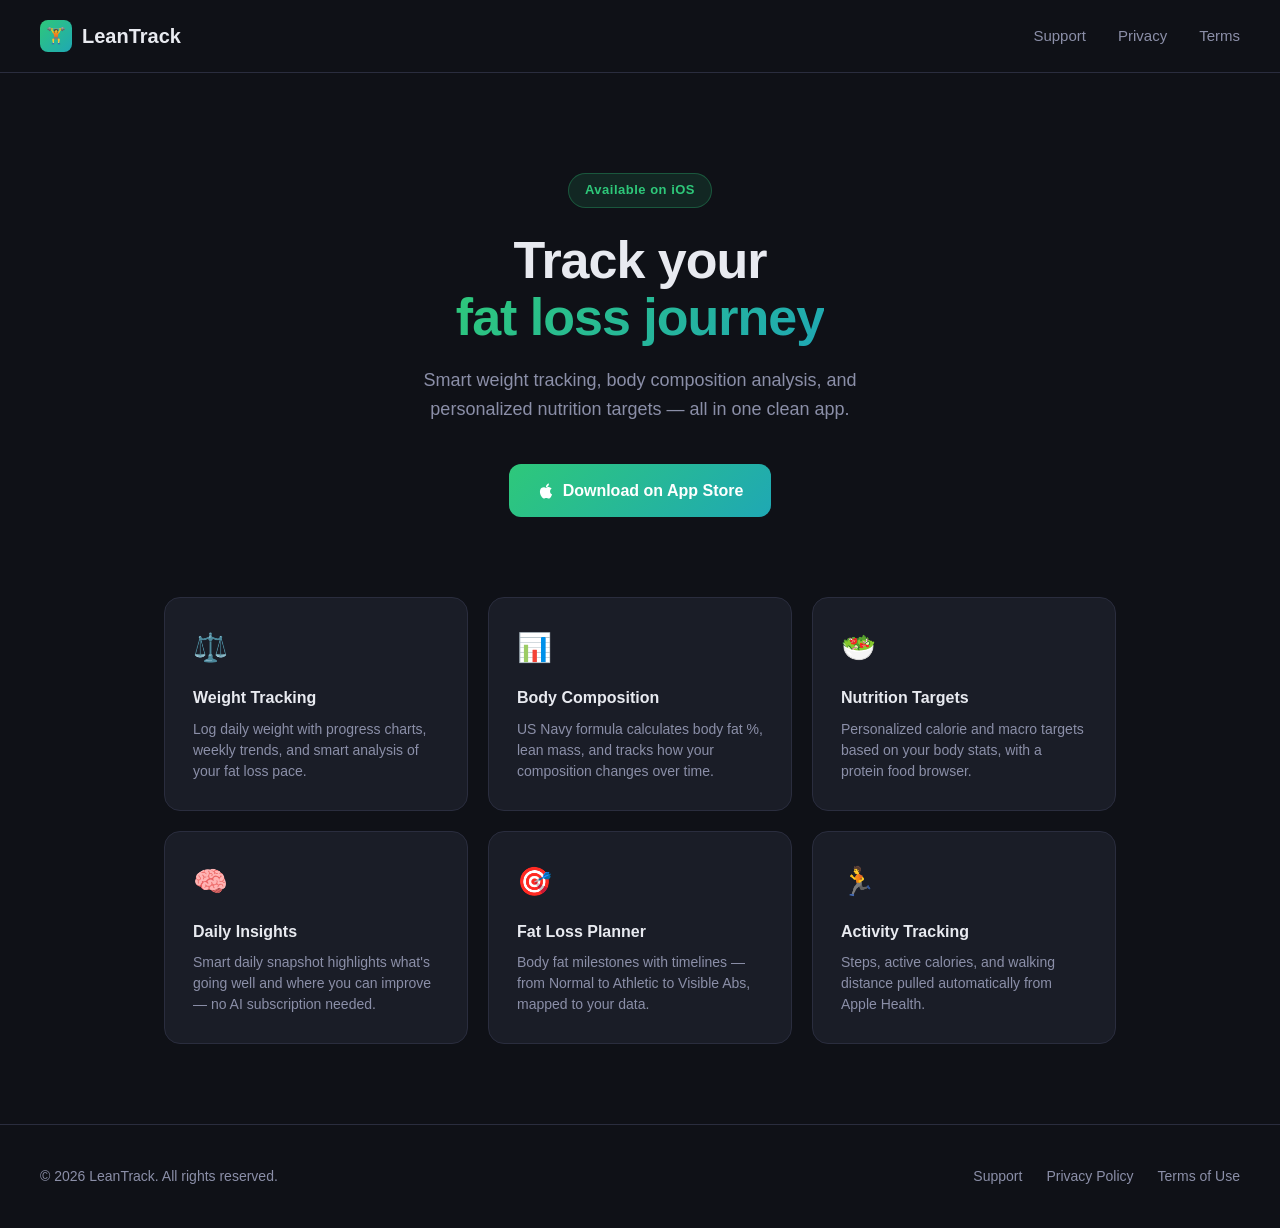
==== index.html @ f747f5bb "Initial website: landing, support, privacy, terms pages" ====
<!DOCTYPE html>
<html lang="en">
<head>
  <meta charset="UTF-8" />
  <meta name="viewport" content="width=device-width, initial-scale=1.0" />
  <title>LeanTrack — Fat Loss Tracker</title>
  <meta name="description" content="LeanTrack helps you track your fat loss journey with smart insights, body composition analysis, and personalized nutrition targets." />
  <link rel="stylesheet" href="styles.css" />
</head>
<body>

  <nav>
    <a href="index.html" class="nav-logo">
      <div class="dot">🏋️</div>
      LeanTrack
    </a>
    <ul class="nav-links">
      <li><a href="support.html">Support</a></li>
      <li><a href="privacy.html">Privacy</a></li>
      <li><a href="terms.html">Terms</a></li>
    </ul>
  </nav>

  <section class="hero">
    <div class="badge">Available on iOS</div>
    <h1>Track your<br /><span>fat loss journey</span></h1>
    <p>Smart weight tracking, body composition analysis, and personalized nutrition targets — all in one clean app.</p>
    <div style="display:flex; gap:12px; justify-content:center; flex-wrap:wrap;">
      <a href="#" class="btn btn-primary">
        <svg width="18" height="18" viewBox="0 0 24 24" fill="currentColor"><path d="M18.71 19.5c-.83 1.24-1.71 2.45-3.05 2.47-1.34.03-1.77-.79-3.29-.79-1.53 0-2 .77-3.27.82-1.31.05-2.3-1.32-3.14-2.53C4.25 17 2.94 12.45 4.7 9.39c.87-1.52 2.43-2.48 4.12-2.51 1.28-.02 2.5.87 3.29.87.78 0 2.26-1.07 3.8-.91.65.03 2.47.26 3.64 1.98-.09.06-2.17 1.28-2.15 3.81.03 3.02 2.65 4.03 2.68 4.04-.03.07-.42 1.44-1.38 2.83M13 3.5c.73-.83 1.94-1.46 2.94-1.5.13 1.17-.34 2.35-1.04 3.19-.69.85-1.83 1.51-2.95 1.42-.15-1.15.41-2.35 1.05-3.11z"/></svg>
        Download on App Store
      </a>
    </div>
  </section>

  <div class="features">
    <div class="feature-card">
      <div class="feature-icon">⚖️</div>
      <h3>Weight Tracking</h3>
      <p>Log daily weight with progress charts, weekly trends, and smart analysis of your fat loss pace.</p>
    </div>
    <div class="feature-card">
      <div class="feature-icon">📊</div>
      <h3>Body Composition</h3>
      <p>US Navy formula calculates body fat %, lean mass, and tracks how your composition changes over time.</p>
    </div>
    <div class="feature-card">
      <div class="feature-icon">🥗</div>
      <h3>Nutrition Targets</h3>
      <p>Personalized calorie and macro targets based on your body stats, with a protein food browser.</p>
    </div>
    <div class="feature-card">
      <div class="feature-icon">🧠</div>
      <h3>Daily Insights</h3>
      <p>Smart daily snapshot highlights what's going well and where you can improve — no AI subscription needed.</p>
    </div>
    <div class="feature-card">
      <div class="feature-icon">🎯</div>
      <h3>Fat Loss Planner</h3>
      <p>Body fat milestones with timelines — from Normal to Athletic to Visible Abs, mapped to your data.</p>
    </div>
    <div class="feature-card">
      <div class="feature-icon">🏃</div>
      <h3>Activity Tracking</h3>
      <p>Steps, active calories, and walking distance pulled automatically from Apple Health.</p>
    </div>
  </div>

  <footer>
    <p>© 2026 LeanTrack. All rights reserved.</p>
    <div class="footer-links">
      <a href="support.html">Support</a>
      <a href="privacy.html">Privacy Policy</a>
      <a href="terms.html">Terms of Use</a>
    </div>
  </footer>

</body>
</html>
---- styles.css ----
* {
  margin: 0;
  padding: 0;
  box-sizing: border-box;
}

:root {
  --green: #2ec87a;
  --teal: #1fa8b4;
  --dark: #0f1117;
  --card: #1a1d27;
  --text: #e8eaf0;
  --muted: #8b8fa8;
  --border: #2a2d3e;
}

body {
  font-family: -apple-system, BlinkMacSystemFont, "Segoe UI", Roboto, sans-serif;
  background: var(--dark);
  color: var(--text);
  line-height: 1.6;
  min-height: 100vh;
}

a {
  color: var(--green);
  text-decoration: none;
}

a:hover {
  text-decoration: underline;
}

/* NAV */
nav {
  display: flex;
  align-items: center;
  justify-content: space-between;
  padding: 20px 40px;
  border-bottom: 1px solid var(--border);
  background: var(--dark);
  position: sticky;
  top: 0;
  z-index: 100;
}

.nav-logo {
  display: flex;
  align-items: center;
  gap: 10px;
  font-size: 20px;
  font-weight: 700;
  color: var(--text);
  text-decoration: none;
}

.nav-logo .dot {
  width: 32px;
  height: 32px;
  border-radius: 8px;
  background: linear-gradient(135deg, var(--green), var(--teal));
  display: flex;
  align-items: center;
  justify-content: center;
  font-size: 16px;
}

.nav-links {
  display: flex;
  gap: 32px;
  list-style: none;
}

.nav-links a {
  color: var(--muted);
  font-size: 15px;
  transition: color 0.2s;
}

.nav-links a:hover {
  color: var(--text);
  text-decoration: none;
}

/* HERO */
.hero {
  text-align: center;
  padding: 100px 24px 80px;
  max-width: 700px;
  margin: 0 auto;
}

.badge {
  display: inline-block;
  background: rgba(46, 200, 122, 0.12);
  color: var(--green);
  border: 1px solid rgba(46, 200, 122, 0.3);
  border-radius: 20px;
  padding: 6px 16px;
  font-size: 13px;
  font-weight: 600;
  margin-bottom: 24px;
  letter-spacing: 0.5px;
}

.hero h1 {
  font-size: 52px;
  font-weight: 800;
  line-height: 1.1;
  margin-bottom: 20px;
  letter-spacing: -1px;
}

.hero h1 span {
  background: linear-gradient(135deg, var(--green), var(--teal));
  -webkit-background-clip: text;
  -webkit-text-fill-color: transparent;
  background-clip: text;
}

.hero p {
  font-size: 18px;
  color: var(--muted);
  margin-bottom: 40px;
  max-width: 500px;
  margin-left: auto;
  margin-right: auto;
}

.btn {
  display: inline-flex;
  align-items: center;
  gap: 8px;
  padding: 14px 28px;
  border-radius: 12px;
  font-size: 16px;
  font-weight: 600;
  cursor: pointer;
  transition: transform 0.15s, opacity 0.15s;
  text-decoration: none;
}

.btn:hover {
  transform: translateY(-1px);
  opacity: 0.9;
  text-decoration: none;
}

.btn-primary {
  background: linear-gradient(135deg, var(--green), var(--teal));
  color: #fff;
}

.btn-secondary {
  background: var(--card);
  color: var(--text);
  border: 1px solid var(--border);
}

/* FEATURES */
.features {
  display: grid;
  grid-template-columns: repeat(auto-fit, minmax(240px, 1fr));
  gap: 20px;
  max-width: 1000px;
  margin: 0 auto 80px;
  padding: 0 24px;
}

.feature-card {
  background: var(--card);
  border: 1px solid var(--border);
  border-radius: 16px;
  padding: 28px;
}

.feature-icon {
  font-size: 28px;
  margin-bottom: 14px;
}

.feature-card h3 {
  font-size: 16px;
  font-weight: 700;
  margin-bottom: 8px;
}

.feature-card p {
  font-size: 14px;
  color: var(--muted);
  line-height: 1.5;
}

/* SECTION PAGES */
.page-hero {
  text-align: center;
  padding: 72px 24px 48px;
  border-bottom: 1px solid var(--border);
}

.page-hero h1 {
  font-size: 38px;
  font-weight: 800;
  margin-bottom: 12px;
}

.page-hero p {
  color: var(--muted);
  font-size: 16px;
}

.content {
  max-width: 760px;
  margin: 0 auto;
  padding: 56px 24px 80px;
}

.content h2 {
  font-size: 20px;
  font-weight: 700;
  margin: 40px 0 12px;
  color: var(--text);
}

.content h2:first-child {
  margin-top: 0;
}

.content p {
  color: var(--muted);
  font-size: 15px;
  margin-bottom: 16px;
  line-height: 1.7;
}

.content ul {
  color: var(--muted);
  font-size: 15px;
  padding-left: 20px;
  margin-bottom: 16px;
  line-height: 1.8;
}

/* SUPPORT CARD */
.support-grid {
  display: grid;
  grid-template-columns: repeat(auto-fit, minmax(280px, 1fr));
  gap: 20px;
  margin-bottom: 48px;
}

.support-card {
  background: var(--card);
  border: 1px solid var(--border);
  border-radius: 16px;
  padding: 28px;
}

.support-card .icon {
  font-size: 32px;
  margin-bottom: 14px;
}

.support-card h3 {
  font-size: 17px;
  font-weight: 700;
  margin-bottom: 8px;
}

.support-card p {
  font-size: 14px;
  color: var(--muted);
  margin-bottom: 16px;
}

.support-card a.email-link {
  display: inline-flex;
  align-items: center;
  gap: 6px;
  background: rgba(46, 200, 122, 0.1);
  border: 1px solid rgba(46, 200, 122, 0.25);
  color: var(--green);
  padding: 10px 16px;
  border-radius: 10px;
  font-size: 14px;
  font-weight: 600;
  transition: background 0.2s;
}

.support-card a.email-link:hover {
  background: rgba(46, 200, 122, 0.2);
  text-decoration: none;
}

.faq-item {
  border: 1px solid var(--border);
  border-radius: 12px;
  padding: 20px 24px;
  margin-bottom: 12px;
  background: var(--card);
}

.faq-item h4 {
  font-size: 15px;
  font-weight: 600;
  margin-bottom: 8px;
}

.faq-item p {
  font-size: 14px;
  color: var(--muted);
  margin: 0;
}

/* FOOTER */
footer {
  border-top: 1px solid var(--border);
  padding: 40px 40px;
  display: flex;
  align-items: center;
  justify-content: space-between;
  flex-wrap: wrap;
  gap: 16px;
}

footer p {
  color: var(--muted);
  font-size: 14px;
}

.footer-links {
  display: flex;
  gap: 24px;
}

.footer-links a {
  color: var(--muted);
  font-size: 14px;
  transition: color 0.2s;
}

.footer-links a:hover {
  color: var(--text);
  text-decoration: none;
}

@media (max-width: 600px) {
  nav { padding: 16px 20px; }
  .nav-links { gap: 20px; }
  .hero h1 { font-size: 36px; }
  footer { flex-direction: column; align-items: flex-start; }
}
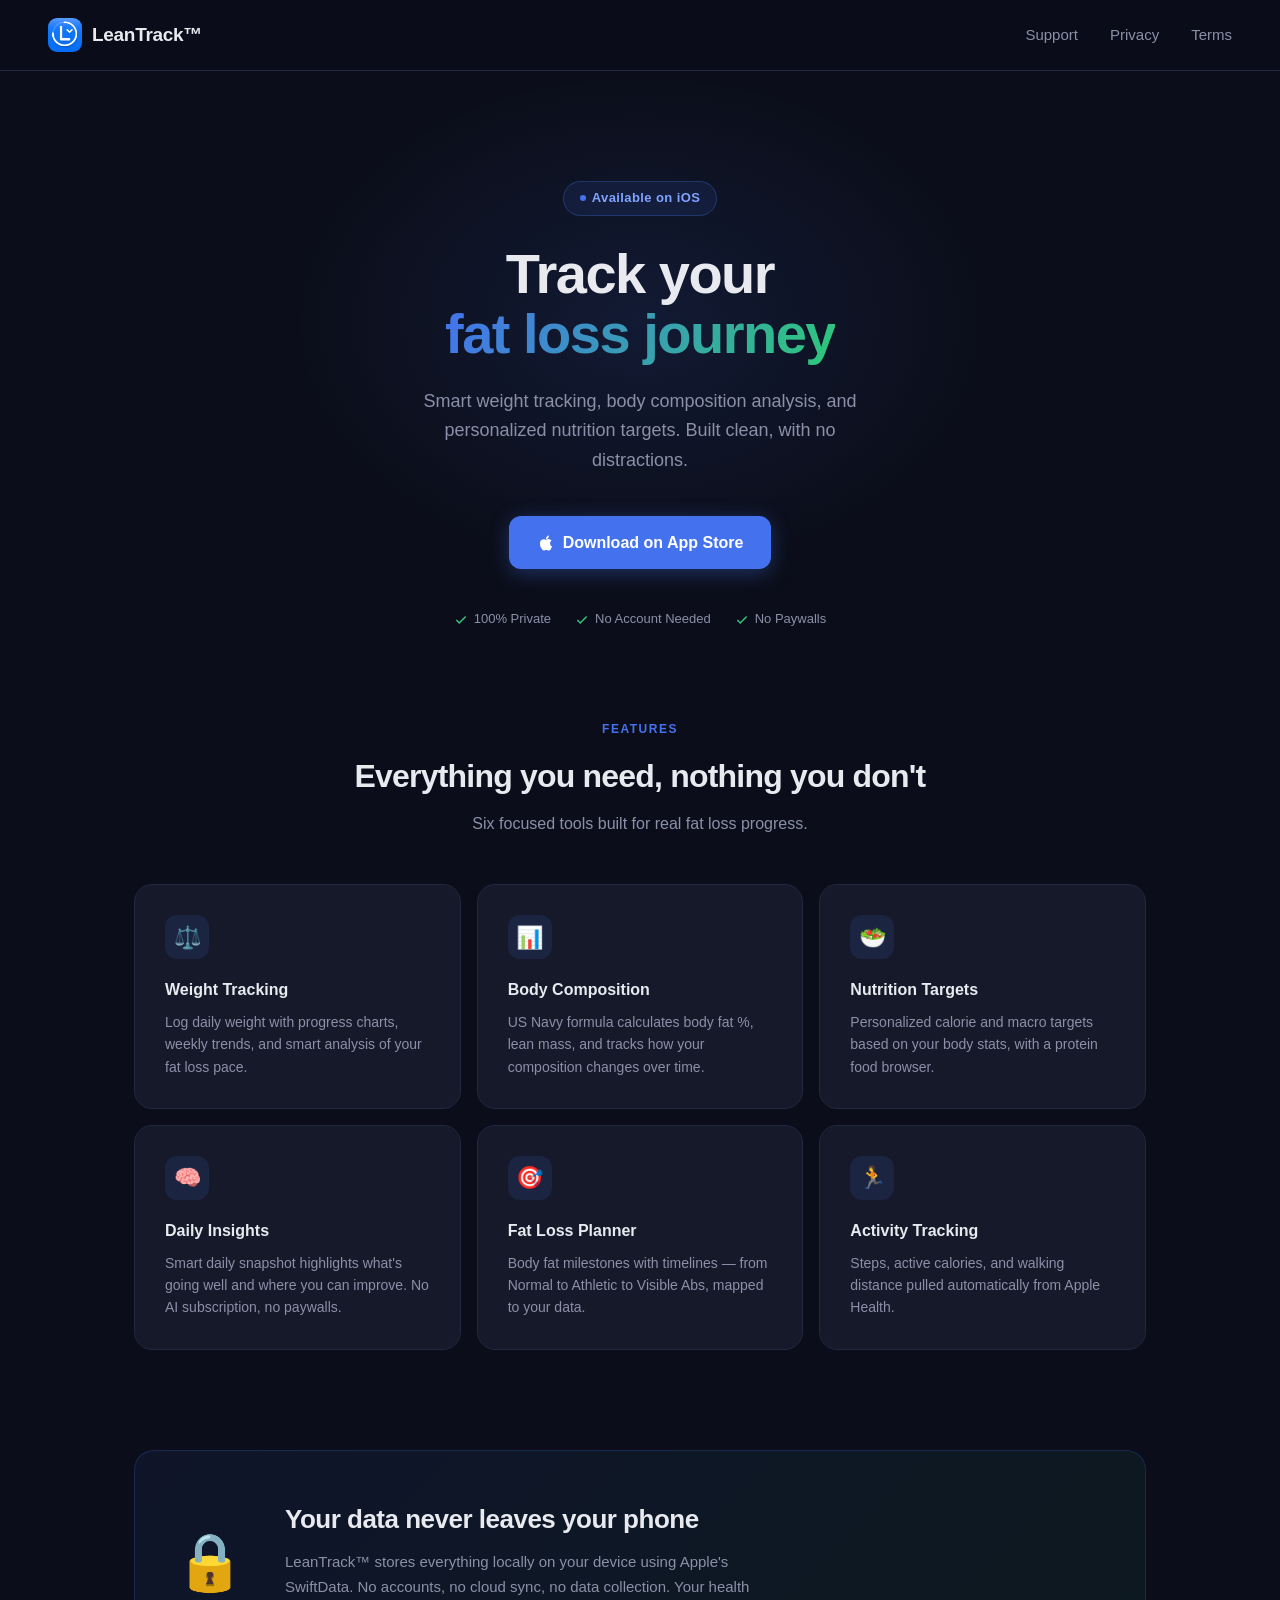
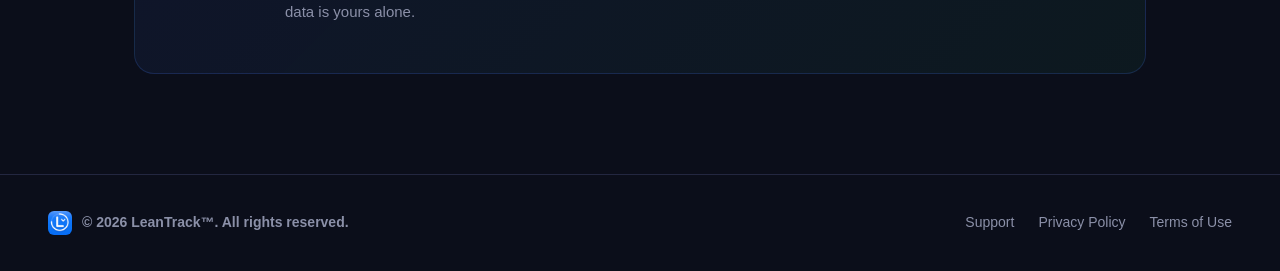
==== commit a448acd6: "Brand: LeanTrack™ throughout, real logo, design overhaul - Replace all "LeanTrack" with "LeanTrack™"" ====
--- a/index.html
+++ b/index.html
@@ -3,16 +3,16 @@
 <head>
   <meta charset="UTF-8" />
   <meta name="viewport" content="width=device-width, initial-scale=1.0" />
-  <title>LeanTrack — Fat Loss Tracker</title>
-  <meta name="description" content="LeanTrack helps you track your fat loss journey with smart insights, body composition analysis, and personalized nutrition targets." />
+  <title>LeanTrack™: Fat Loss Tracker</title>
+  <meta name="description" content="LeanTrack™ helps you track your fat loss journey with smart insights, body composition analysis, and personalized nutrition targets." />
   <link rel="stylesheet" href="styles.css" />
 </head>
 <body>
 
   <nav>
     <a href="index.html" class="nav-logo">
-      <div class="dot">🏋️</div>
-      LeanTrack
+      <img src="icon.png" class="nav-icon" alt="LeanTrack™" />
+      LeanTrack™
     </a>
     <ul class="nav-links">
       <li><a href="support.html">Support</a></li>
@@ -22,52 +22,85 @@
   </nav>
 
   <section class="hero">
-    <div class="badge">Available on iOS</div>
+    <div class="badge"><span class="badge-dot"></span> Available on iOS</div>
     <h1>Track your<br /><span>fat loss journey</span></h1>
-    <p>Smart weight tracking, body composition analysis, and personalized nutrition targets — all in one clean app.</p>
-    <div style="display:flex; gap:12px; justify-content:center; flex-wrap:wrap;">
+    <p>Smart weight tracking, body composition analysis, and personalized nutrition targets. Built clean, with no distractions.</p>
+    <div class="hero-cta">
       <a href="#" class="btn btn-primary">
         <svg width="18" height="18" viewBox="0 0 24 24" fill="currentColor"><path d="M18.71 19.5c-.83 1.24-1.71 2.45-3.05 2.47-1.34.03-1.77-.79-3.29-.79-1.53 0-2 .77-3.27.82-1.31.05-2.3-1.32-3.14-2.53C4.25 17 2.94 12.45 4.7 9.39c.87-1.52 2.43-2.48 4.12-2.51 1.28-.02 2.5.87 3.29.87.78 0 2.26-1.07 3.8-.91.65.03 2.47.26 3.64 1.98-.09.06-2.17 1.28-2.15 3.81.03 3.02 2.65 4.03 2.68 4.04-.03.07-.42 1.44-1.38 2.83M13 3.5c.73-.83 1.94-1.46 2.94-1.5.13 1.17-.34 2.35-1.04 3.19-.69.85-1.83 1.51-2.95 1.42-.15-1.15.41-2.35 1.05-3.11z"/></svg>
         Download on App Store
       </a>
     </div>
+    <div class="trust-row">
+      <span class="trust-item">
+        <svg width="14" height="14" viewBox="0 0 24 24" fill="none" stroke="currentColor" stroke-width="2.5"><polyline points="20 6 9 17 4 12"/></svg>
+        100% Private
+      </span>
+      <span class="trust-item">
+        <svg width="14" height="14" viewBox="0 0 24 24" fill="none" stroke="currentColor" stroke-width="2.5"><polyline points="20 6 9 17 4 12"/></svg>
+        No Account Needed
+      </span>
+      <span class="trust-item">
+        <svg width="14" height="14" viewBox="0 0 24 24" fill="none" stroke="currentColor" stroke-width="2.5"><polyline points="20 6 9 17 4 12"/></svg>
+        No Paywalls
+      </span>
+    </div>
   </section>
 
-  <div class="features">
-    <div class="feature-card">
-      <div class="feature-icon">⚖️</div>
-      <h3>Weight Tracking</h3>
-      <p>Log daily weight with progress charts, weekly trends, and smart analysis of your fat loss pace.</p>
+  <div class="features-section">
+    <p class="section-label">Features</p>
+    <h2 class="section-title">Everything you need, nothing you don't</h2>
+    <p class="section-sub">Six focused tools built for real fat loss progress.</p>
+
+    <div class="features">
+      <div class="feature-card">
+        <div class="feature-icon">⚖️</div>
+        <h3>Weight Tracking</h3>
+        <p>Log daily weight with progress charts, weekly trends, and smart analysis of your fat loss pace.</p>
+      </div>
+      <div class="feature-card">
+        <div class="feature-icon">📊</div>
+        <h3>Body Composition</h3>
+        <p>US Navy formula calculates body fat %, lean mass, and tracks how your composition changes over time.</p>
+      </div>
+      <div class="feature-card">
+        <div class="feature-icon">🥗</div>
+        <h3>Nutrition Targets</h3>
+        <p>Personalized calorie and macro targets based on your body stats, with a protein food browser.</p>
+      </div>
+      <div class="feature-card">
+        <div class="feature-icon">🧠</div>
+        <h3>Daily Insights</h3>
+        <p>Smart daily snapshot highlights what's going well and where you can improve. No AI subscription, no paywalls.</p>
+      </div>
+      <div class="feature-card">
+        <div class="feature-icon">🎯</div>
+        <h3>Fat Loss Planner</h3>
+        <p>Body fat milestones with timelines — from Normal to Athletic to Visible Abs, mapped to your data.</p>
+      </div>
+      <div class="feature-card">
+        <div class="feature-icon">🏃</div>
+        <h3>Activity Tracking</h3>
+        <p>Steps, active calories, and walking distance pulled automatically from Apple Health.</p>
+      </div>
     </div>
-    <div class="feature-card">
-      <div class="feature-icon">📊</div>
-      <h3>Body Composition</h3>
-      <p>US Navy formula calculates body fat %, lean mass, and tracks how your composition changes over time.</p>
-    </div>
-    <div class="feature-card">
-      <div class="feature-icon">🥗</div>
-      <h3>Nutrition Targets</h3>
-      <p>Personalized calorie and macro targets based on your body stats, with a protein food browser.</p>
-    </div>
-    <div class="feature-card">
-      <div class="feature-icon">🧠</div>
-      <h3>Daily Insights</h3>
-      <p>Smart daily snapshot highlights what's going well and where you can improve — no AI subscription needed.</p>
-    </div>
-    <div class="feature-card">
-      <div class="feature-icon">🎯</div>
-      <h3>Fat Loss Planner</h3>
-      <p>Body fat milestones with timelines — from Normal to Athletic to Visible Abs, mapped to your data.</p>
-    </div>
-    <div class="feature-card">
-      <div class="feature-icon">🏃</div>
-      <h3>Activity Tracking</h3>
-      <p>Steps, active calories, and walking distance pulled automatically from Apple Health.</p>
+  </div>
+
+  <div class="privacy-callout">
+    <div class="privacy-callout-inner">
+      <div class="privacy-icon">🔒</div>
+      <div class="privacy-callout-text">
+        <h2>Your data never leaves your phone</h2>
+        <p>LeanTrack™ stores everything locally on your device using Apple's SwiftData. No accounts, no cloud sync, no data collection. Your health data is yours alone.</p>
+      </div>
     </div>
   </div>
 
   <footer>
-    <p>© 2026 LeanTrack. All rights reserved.</p>
+    <div class="footer-brand">
+      <img src="icon.png" alt="LeanTrack™" />
+      <span>© 2026 LeanTrack™. All rights reserved.</span>
+    </div>
     <div class="footer-links">
       <a href="support.html">Support</a>
       <a href="privacy.html">Privacy Policy</a>
--- a/styles.css
+++ b/styles.css
@@ -5,13 +5,17 @@
 }
 
 :root {
-  --green: #2ec87a;
-  --teal: #1fa8b4;
-  --dark: #0f1117;
-  --card: #1a1d27;
-  --text: #e8eaf0;
-  --muted: #8b8fa8;
-  --border: #2a2d3e;
+  --blue:   #4472ee;
+  --blue2:  #2f52c8;
+  --green:  #2ec87a;
+  --teal:   #1fa8b4;
+  --dark:   #0b0e1a;
+  --dark2:  #111425;
+  --card:   #161929;
+  --text:   #e8eaf0;
+  --muted:  #8b90a8;
+  --border: #232740;
+  --glow:   rgba(68, 114, 238, 0.18);
 }
 
 body {
@@ -36,9 +40,11 @@
   display: flex;
   align-items: center;
   justify-content: space-between;
-  padding: 20px 40px;
+  padding: 18px 48px;
   border-bottom: 1px solid var(--border);
-  background: var(--dark);
+  background: rgba(11, 14, 26, 0.92);
+  backdrop-filter: blur(12px);
+  -webkit-backdrop-filter: blur(12px);
   position: sticky;
   top: 0;
   z-index: 100;
@@ -48,21 +54,24 @@
   display: flex;
   align-items: center;
   gap: 10px;
-  font-size: 20px;
+  font-size: 19px;
   font-weight: 700;
   color: var(--text);
   text-decoration: none;
-}
-
-.nav-logo .dot {
-  width: 32px;
-  height: 32px;
-  border-radius: 8px;
-  background: linear-gradient(135deg, var(--green), var(--teal));
-  display: flex;
-  align-items: center;
-  justify-content: center;
-  font-size: 16px;
+  letter-spacing: -0.3px;
+}
+
+.nav-logo:hover {
+  text-decoration: none;
+  color: #fff;
+}
+
+.nav-icon {
+  width: 34px;
+  height: 34px;
+  border-radius: 9px;
+  object-fit: cover;
+  flex-shrink: 0;
 }
 
 .nav-links {
@@ -85,34 +94,58 @@
 /* HERO */
 .hero {
   text-align: center;
-  padding: 100px 24px 80px;
-  max-width: 700px;
+  padding: 110px 24px 90px;
+  max-width: 720px;
   margin: 0 auto;
+  position: relative;
+}
+
+/* subtle radial glow behind hero */
+.hero::before {
+  content: "";
+  position: absolute;
+  top: 0; left: 50%;
+  transform: translateX(-50%);
+  width: 700px;
+  height: 500px;
+  background: radial-gradient(ellipse at center, rgba(68,114,238,0.12) 0%, transparent 70%);
+  pointer-events: none;
+  z-index: -1;
 }
 
 .badge {
-  display: inline-block;
-  background: rgba(46, 200, 122, 0.12);
-  color: var(--green);
-  border: 1px solid rgba(46, 200, 122, 0.3);
+  display: inline-flex;
+  align-items: center;
+  gap: 6px;
+  background: rgba(68, 114, 238, 0.1);
+  color: #7fa3ff;
+  border: 1px solid rgba(68, 114, 238, 0.28);
   border-radius: 20px;
   padding: 6px 16px;
   font-size: 13px;
   font-weight: 600;
-  margin-bottom: 24px;
-  letter-spacing: 0.5px;
+  margin-bottom: 28px;
+  letter-spacing: 0.4px;
+}
+
+.badge-dot {
+  width: 6px;
+  height: 6px;
+  border-radius: 50%;
+  background: var(--blue);
+  display: inline-block;
 }
 
 .hero h1 {
-  font-size: 52px;
+  font-size: 56px;
   font-weight: 800;
-  line-height: 1.1;
-  margin-bottom: 20px;
-  letter-spacing: -1px;
+  line-height: 1.08;
+  margin-bottom: 22px;
+  letter-spacing: -1.5px;
 }
 
 .hero h1 span {
-  background: linear-gradient(135deg, var(--green), var(--teal));
+  background: linear-gradient(120deg, var(--blue) 0%, var(--green) 100%);
   -webkit-background-clip: text;
   -webkit-text-fill-color: transparent;
   background-clip: text;
@@ -122,11 +155,42 @@
   font-size: 18px;
   color: var(--muted);
   margin-bottom: 40px;
-  max-width: 500px;
+  max-width: 480px;
   margin-left: auto;
   margin-right: auto;
-}
-
+  line-height: 1.65;
+}
+
+.hero-cta {
+  display: flex;
+  gap: 12px;
+  justify-content: center;
+  flex-wrap: wrap;
+  margin-bottom: 40px;
+}
+
+.trust-row {
+  display: flex;
+  gap: 24px;
+  justify-content: center;
+  flex-wrap: wrap;
+}
+
+.trust-item {
+  display: flex;
+  align-items: center;
+  gap: 6px;
+  color: var(--muted);
+  font-size: 13px;
+  font-weight: 500;
+}
+
+.trust-item svg {
+  color: var(--green);
+  flex-shrink: 0;
+}
+
+/* BUTTONS */
 .btn {
   display: inline-flex;
   align-items: center;
@@ -136,19 +200,24 @@
   font-size: 16px;
   font-weight: 600;
   cursor: pointer;
-  transition: transform 0.15s, opacity 0.15s;
+  transition: transform 0.15s, box-shadow 0.15s, opacity 0.15s;
   text-decoration: none;
 }
 
 .btn:hover {
-  transform: translateY(-1px);
-  opacity: 0.9;
+  transform: translateY(-2px);
   text-decoration: none;
 }
 
 .btn-primary {
-  background: linear-gradient(135deg, var(--green), var(--teal));
+  background: var(--blue);
   color: #fff;
+  box-shadow: 0 4px 20px rgba(68, 114, 238, 0.35);
+}
+
+.btn-primary:hover {
+  box-shadow: 0 8px 28px rgba(68, 114, 238, 0.5);
+  background: #5580f0;
 }
 
 .btn-secondary {
@@ -157,51 +226,152 @@
   border: 1px solid var(--border);
 }
 
+.btn-secondary:hover {
+  border-color: #3a3f5c;
+}
+
+/* SECTION LABEL */
+.section-label {
+  text-align: center;
+  font-size: 12px;
+  font-weight: 700;
+  letter-spacing: 1.5px;
+  text-transform: uppercase;
+  color: var(--blue);
+  margin-bottom: 12px;
+}
+
+.section-title {
+  text-align: center;
+  font-size: 32px;
+  font-weight: 800;
+  letter-spacing: -0.8px;
+  margin-bottom: 8px;
+}
+
+.section-sub {
+  text-align: center;
+  color: var(--muted);
+  font-size: 16px;
+  margin-bottom: 48px;
+}
+
 /* FEATURES */
+.features-section {
+  max-width: 1060px;
+  margin: 0 auto 100px;
+  padding: 0 24px;
+}
+
 .features {
   display: grid;
-  grid-template-columns: repeat(auto-fit, minmax(240px, 1fr));
-  gap: 20px;
-  max-width: 1000px;
-  margin: 0 auto 80px;
-  padding: 0 24px;
+  grid-template-columns: repeat(auto-fit, minmax(290px, 1fr));
+  gap: 16px;
 }
 
 .feature-card {
   background: var(--card);
   border: 1px solid var(--border);
-  border-radius: 16px;
-  padding: 28px;
+  border-radius: 18px;
+  padding: 30px;
+  transition: transform 0.2s, border-color 0.2s, box-shadow 0.2s;
+  position: relative;
+  overflow: hidden;
+}
+
+.feature-card::before {
+  content: "";
+  position: absolute;
+  inset: 0;
+  background: radial-gradient(ellipse at top left, var(--glow), transparent 70%);
+  opacity: 0;
+  transition: opacity 0.3s;
+}
+
+.feature-card:hover {
+  transform: translateY(-4px);
+  border-color: rgba(68, 114, 238, 0.35);
+  box-shadow: 0 12px 36px rgba(68, 114, 238, 0.12);
+}
+
+.feature-card:hover::before {
+  opacity: 1;
 }
 
 .feature-icon {
-  font-size: 28px;
-  margin-bottom: 14px;
+  width: 44px;
+  height: 44px;
+  border-radius: 12px;
+  background: rgba(68, 114, 238, 0.12);
+  display: flex;
+  align-items: center;
+  justify-content: center;
+  font-size: 22px;
+  margin-bottom: 18px;
 }
 
 .feature-card h3 {
   font-size: 16px;
   font-weight: 700;
   margin-bottom: 8px;
+  color: var(--text);
 }
 
 .feature-card p {
   font-size: 14px;
   color: var(--muted);
-  line-height: 1.5;
+  line-height: 1.6;
+}
+
+/* PRIVACY CALLOUT */
+.privacy-callout {
+  max-width: 1060px;
+  margin: 0 auto 100px;
+  padding: 0 24px;
+}
+
+.privacy-callout-inner {
+  background: linear-gradient(135deg, rgba(68,114,238,0.08), rgba(46,200,122,0.06));
+  border: 1px solid rgba(68,114,238,0.2);
+  border-radius: 20px;
+  padding: 48px 40px;
+  display: flex;
+  gap: 40px;
+  align-items: center;
+  flex-wrap: wrap;
+}
+
+.privacy-callout-text h2 {
+  font-size: 26px;
+  font-weight: 800;
+  letter-spacing: -0.5px;
+  margin-bottom: 10px;
+}
+
+.privacy-callout-text p {
+  color: var(--muted);
+  font-size: 15px;
+  max-width: 480px;
+  line-height: 1.65;
+}
+
+.privacy-icon {
+  font-size: 56px;
+  flex-shrink: 0;
 }
 
 /* SECTION PAGES */
 .page-hero {
   text-align: center;
-  padding: 72px 24px 48px;
+  padding: 72px 24px 52px;
   border-bottom: 1px solid var(--border);
 }
 
 .page-hero h1 {
-  font-size: 38px;
+  font-size: 40px;
   font-weight: 800;
   margin-bottom: 12px;
+  letter-spacing: -1px;
 }
 
 .page-hero p {
@@ -241,7 +411,7 @@
   line-height: 1.8;
 }
 
-/* SUPPORT CARD */
+/* SUPPORT */
 .support-grid {
   display: grid;
   grid-template-columns: repeat(auto-fit, minmax(280px, 1fr));
@@ -252,8 +422,8 @@
 .support-card {
   background: var(--card);
   border: 1px solid var(--border);
-  border-radius: 16px;
-  padding: 28px;
+  border-radius: 18px;
+  padding: 30px;
 }
 
 .support-card .icon {
@@ -271,15 +441,16 @@
   font-size: 14px;
   color: var(--muted);
   margin-bottom: 16px;
+  line-height: 1.6;
 }
 
 .support-card a.email-link {
   display: inline-flex;
   align-items: center;
   gap: 6px;
-  background: rgba(46, 200, 122, 0.1);
-  border: 1px solid rgba(46, 200, 122, 0.25);
-  color: var(--green);
+  background: rgba(68, 114, 238, 0.1);
+  border: 1px solid rgba(68, 114, 238, 0.25);
+  color: #7fa3ff;
   padding: 10px 16px;
   border-radius: 10px;
   font-size: 14px;
@@ -288,34 +459,41 @@
 }
 
 .support-card a.email-link:hover {
-  background: rgba(46, 200, 122, 0.2);
+  background: rgba(68, 114, 238, 0.2);
   text-decoration: none;
 }
 
 .faq-item {
   border: 1px solid var(--border);
-  border-radius: 12px;
-  padding: 20px 24px;
-  margin-bottom: 12px;
+  border-radius: 14px;
+  padding: 22px 26px;
+  margin-bottom: 10px;
   background: var(--card);
+  transition: border-color 0.2s;
+}
+
+.faq-item:hover {
+  border-color: rgba(68, 114, 238, 0.3);
 }
 
 .faq-item h4 {
   font-size: 15px;
   font-weight: 600;
   margin-bottom: 8px;
+  color: var(--text);
 }
 
 .faq-item p {
   font-size: 14px;
   color: var(--muted);
   margin: 0;
+  line-height: 1.65;
 }
 
 /* FOOTER */
 footer {
   border-top: 1px solid var(--border);
-  padding: 40px 40px;
+  padding: 36px 48px;
   display: flex;
   align-items: center;
   justify-content: space-between;
@@ -323,6 +501,25 @@
   gap: 16px;
 }
 
+.footer-brand {
+  display: flex;
+  align-items: center;
+  gap: 10px;
+}
+
+.footer-brand img {
+  width: 24px;
+  height: 24px;
+  border-radius: 6px;
+  object-fit: cover;
+}
+
+.footer-brand span {
+  color: var(--muted);
+  font-size: 14px;
+  font-weight: 600;
+}
+
 footer p {
   color: var(--muted);
   font-size: 14px;
@@ -344,9 +541,13 @@
   text-decoration: none;
 }
 
-@media (max-width: 600px) {
-  nav { padding: 16px 20px; }
+@media (max-width: 700px) {
+  nav { padding: 14px 20px; }
   .nav-links { gap: 20px; }
-  .hero h1 { font-size: 36px; }
-  footer { flex-direction: column; align-items: flex-start; }
-}
+  .hero { padding: 72px 20px 64px; }
+  .hero h1 { font-size: 38px; }
+  .hero p { font-size: 16px; }
+  .features { grid-template-columns: 1fr; }
+  .privacy-callout-inner { flex-direction: column; gap: 20px; padding: 32px 24px; }
+  footer { flex-direction: column; align-items: flex-start; padding: 28px 20px; }
+}
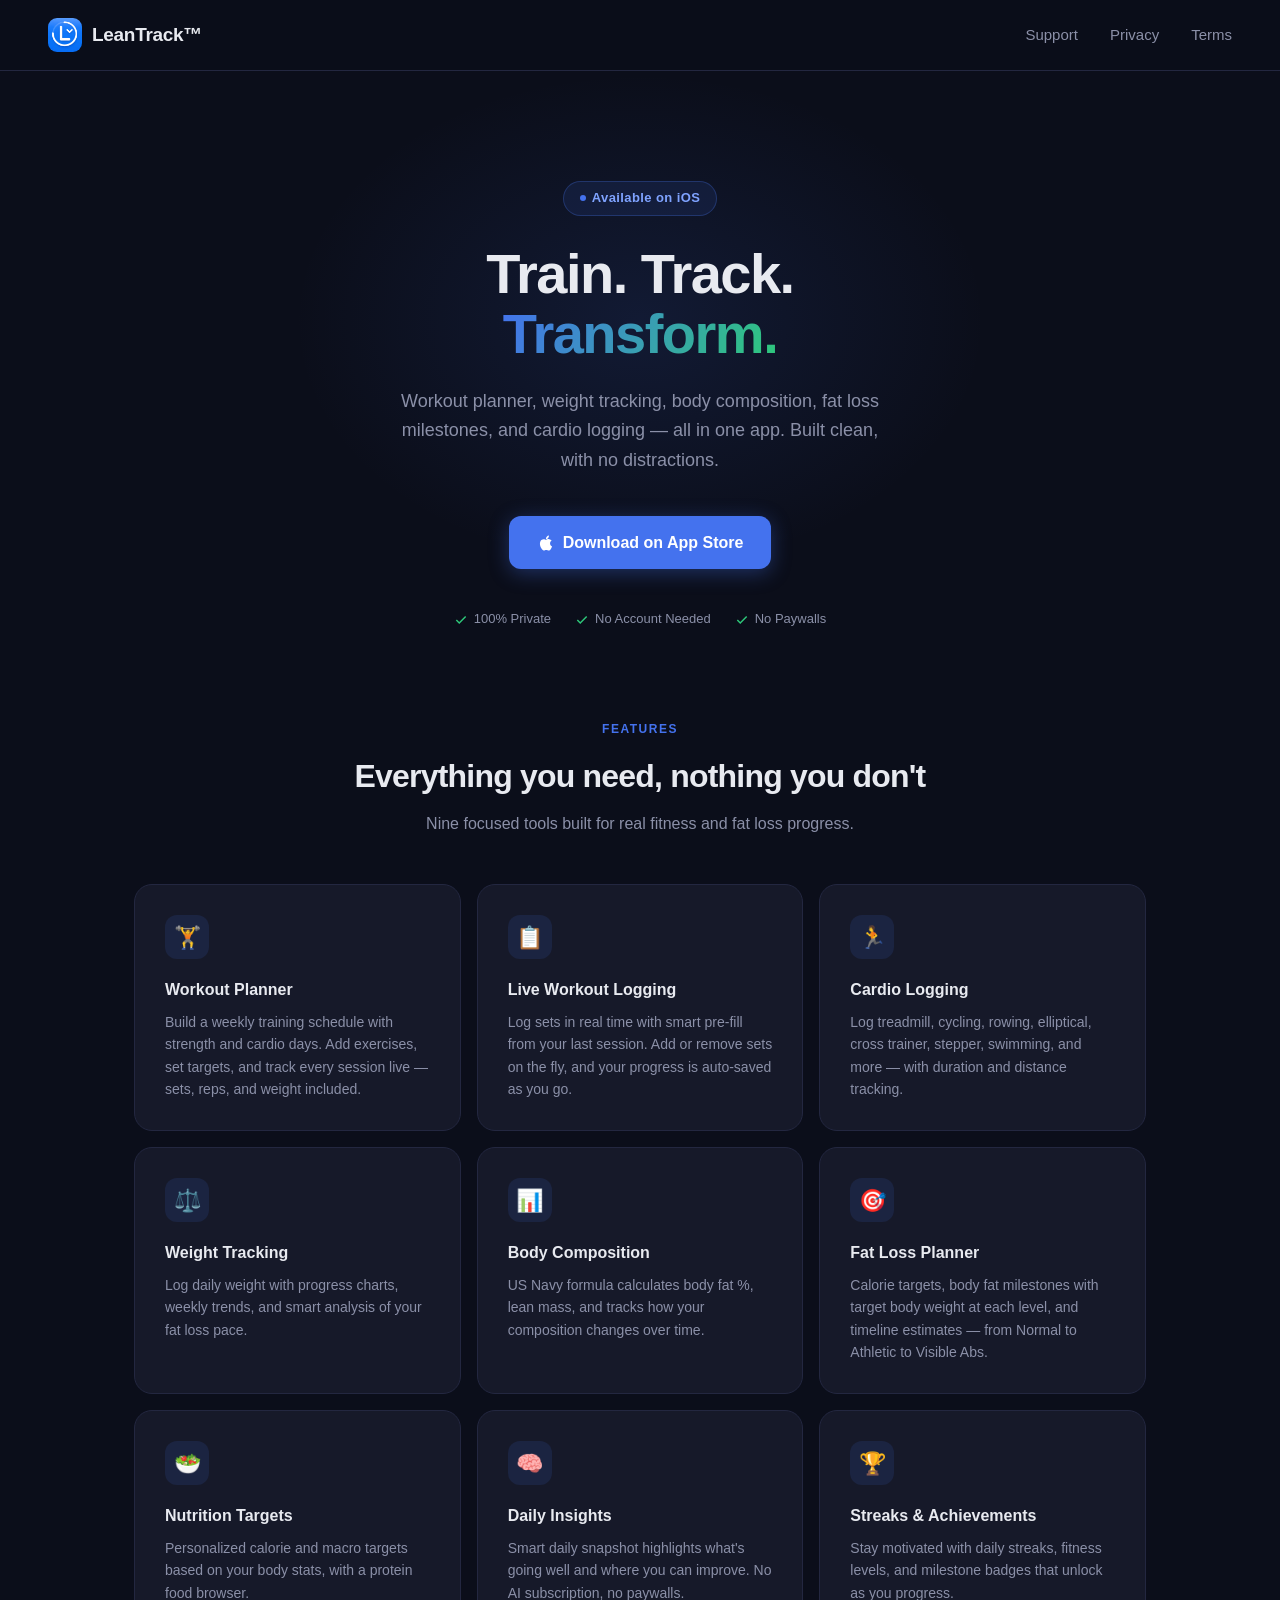
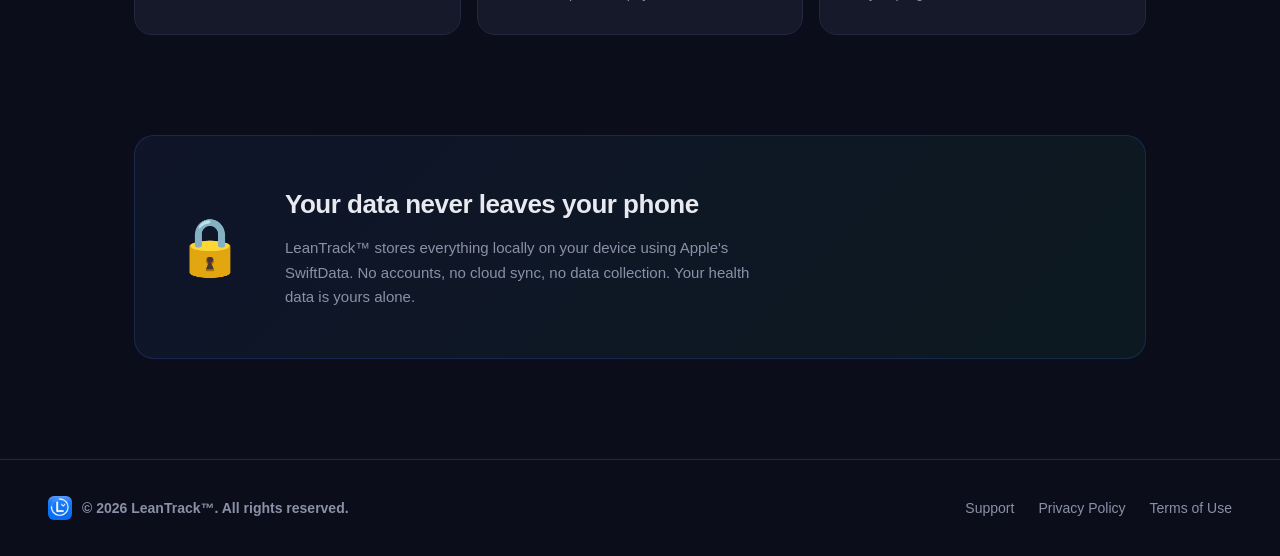
==== commit a479ed85: "Update website to reflect all current app features - Updated hero headline and description to cover " ====
--- a/index.html
+++ b/index.html
@@ -3,8 +3,8 @@
 <head>
   <meta charset="UTF-8" />
   <meta name="viewport" content="width=device-width, initial-scale=1.0" />
-  <title>LeanTrack™: Fat Loss Tracker</title>
-  <meta name="description" content="LeanTrack™ helps you track your fat loss journey with smart insights, body composition analysis, and personalized nutrition targets." />
+  <title>LeanTrack™: Train. Track. Transform.</title>
+  <meta name="description" content="LeanTrack™ is your all-in-one fitness companion — workout planner, weight tracker, body composition analysis, fat loss planner, and cardio logging. 100% private, no account needed." />
   <link rel="stylesheet" href="styles.css" />
 </head>
 <body>
@@ -23,8 +23,8 @@
 
   <section class="hero">
     <div class="badge"><span class="badge-dot"></span> Available on iOS</div>
-    <h1>Track your<br /><span>fat loss journey</span></h1>
-    <p>Smart weight tracking, body composition analysis, and personalized nutrition targets. Built clean, with no distractions.</p>
+    <h1>Train. Track.<br /><span>Transform.</span></h1>
+    <p>Workout planner, weight tracking, body composition, fat loss milestones, and cardio logging — all in one app. Built clean, with no distractions.</p>
     <div class="hero-cta">
       <a href="#" class="btn btn-primary">
         <svg width="18" height="18" viewBox="0 0 24 24" fill="currentColor"><path d="M18.71 19.5c-.83 1.24-1.71 2.45-3.05 2.47-1.34.03-1.77-.79-3.29-.79-1.53 0-2 .77-3.27.82-1.31.05-2.3-1.32-3.14-2.53C4.25 17 2.94 12.45 4.7 9.39c.87-1.52 2.43-2.48 4.12-2.51 1.28-.02 2.5.87 3.29.87.78 0 2.26-1.07 3.8-.91.65.03 2.47.26 3.64 1.98-.09.06-2.17 1.28-2.15 3.81.03 3.02 2.65 4.03 2.68 4.04-.03.07-.42 1.44-1.38 2.83M13 3.5c.73-.83 1.94-1.46 2.94-1.5.13 1.17-.34 2.35-1.04 3.19-.69.85-1.83 1.51-2.95 1.42-.15-1.15.41-2.35 1.05-3.11z"/></svg>
@@ -50,9 +50,24 @@
   <div class="features-section">
     <p class="section-label">Features</p>
     <h2 class="section-title">Everything you need, nothing you don't</h2>
-    <p class="section-sub">Six focused tools built for real fat loss progress.</p>
+    <p class="section-sub">Nine focused tools built for real fitness and fat loss progress.</p>
 
     <div class="features">
+      <div class="feature-card">
+        <div class="feature-icon">🏋️</div>
+        <h3>Workout Planner</h3>
+        <p>Build a weekly training schedule with strength and cardio days. Add exercises, set targets, and track every session live — sets, reps, and weight included.</p>
+      </div>
+      <div class="feature-card">
+        <div class="feature-icon">📋</div>
+        <h3>Live Workout Logging</h3>
+        <p>Log sets in real time with smart pre-fill from your last session. Add or remove sets on the fly, and your progress is auto-saved as you go.</p>
+      </div>
+      <div class="feature-card">
+        <div class="feature-icon">🏃</div>
+        <h3>Cardio Logging</h3>
+        <p>Log treadmill, cycling, rowing, elliptical, cross trainer, stepper, swimming, and more — with duration and distance tracking.</p>
+      </div>
       <div class="feature-card">
         <div class="feature-icon">⚖️</div>
         <h3>Weight Tracking</h3>
@@ -62,6 +77,11 @@
         <div class="feature-icon">📊</div>
         <h3>Body Composition</h3>
         <p>US Navy formula calculates body fat %, lean mass, and tracks how your composition changes over time.</p>
+      </div>
+      <div class="feature-card">
+        <div class="feature-icon">🎯</div>
+        <h3>Fat Loss Planner</h3>
+        <p>Calorie targets, body fat milestones with target body weight at each level, and timeline estimates — from Normal to Athletic to Visible Abs.</p>
       </div>
       <div class="feature-card">
         <div class="feature-icon">🥗</div>
@@ -74,14 +94,9 @@
         <p>Smart daily snapshot highlights what's going well and where you can improve. No AI subscription, no paywalls.</p>
       </div>
       <div class="feature-card">
-        <div class="feature-icon">🎯</div>
-        <h3>Fat Loss Planner</h3>
-        <p>Body fat milestones with timelines — from Normal to Athletic to Visible Abs, mapped to your data.</p>
-      </div>
-      <div class="feature-card">
-        <div class="feature-icon">🏃</div>
-        <h3>Activity Tracking</h3>
-        <p>Steps, active calories, and walking distance pulled automatically from Apple Health.</p>
+        <div class="feature-icon">🏆</div>
+        <h3>Streaks &amp; Achievements</h3>
+        <p>Stay motivated with daily streaks, fitness levels, and milestone badges that unlock as you progress.</p>
       </div>
     </div>
   </div>
